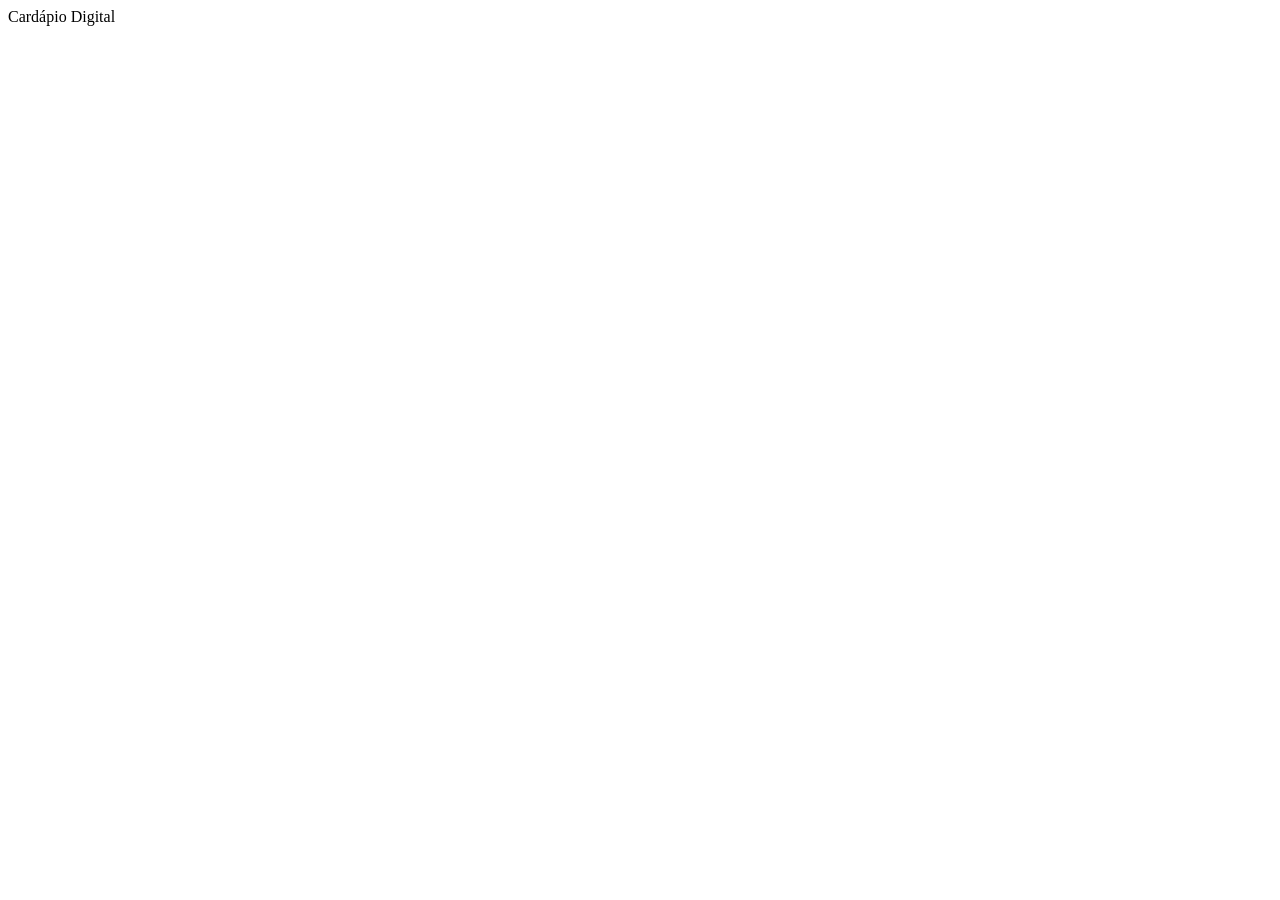
==== index.html @ 132598c0 "Renomeado para index" ====
<!DOCTYPE html>
<html lang="pt-BR">
<head>
    <meta charset="UTF-8">
    <meta name="viewport" content="width=device-width, initial-scale=1.0">
    <title>Cardápio Digital</title>

    <!-- CSS -->
    <link rel="stylesheet" href="cardapio.css">
</head>


<body>
    </h1> Cardápio Digital </h1>

    <!-- Conteúdo do site vai aqui -->



    <!-- JavaScript -->
    <script src="cardapio.js"></script>
</body>
</html>
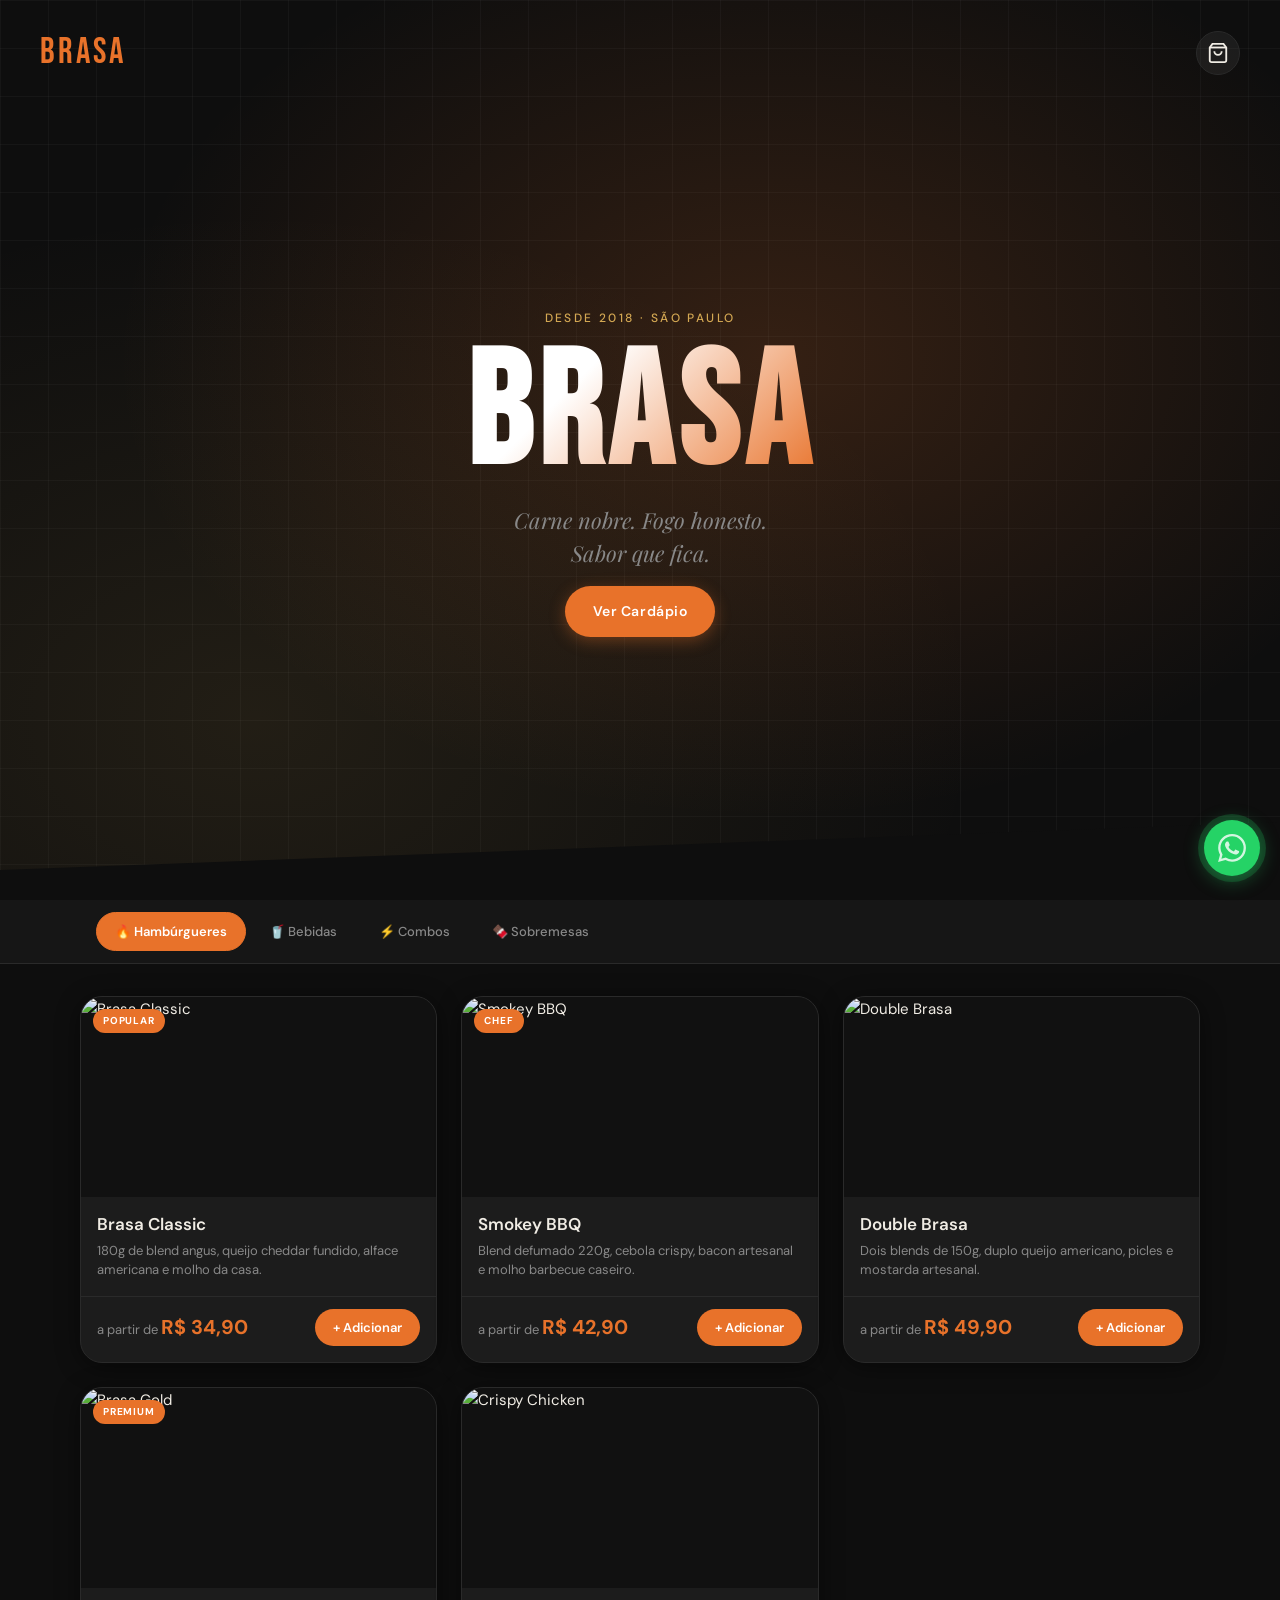
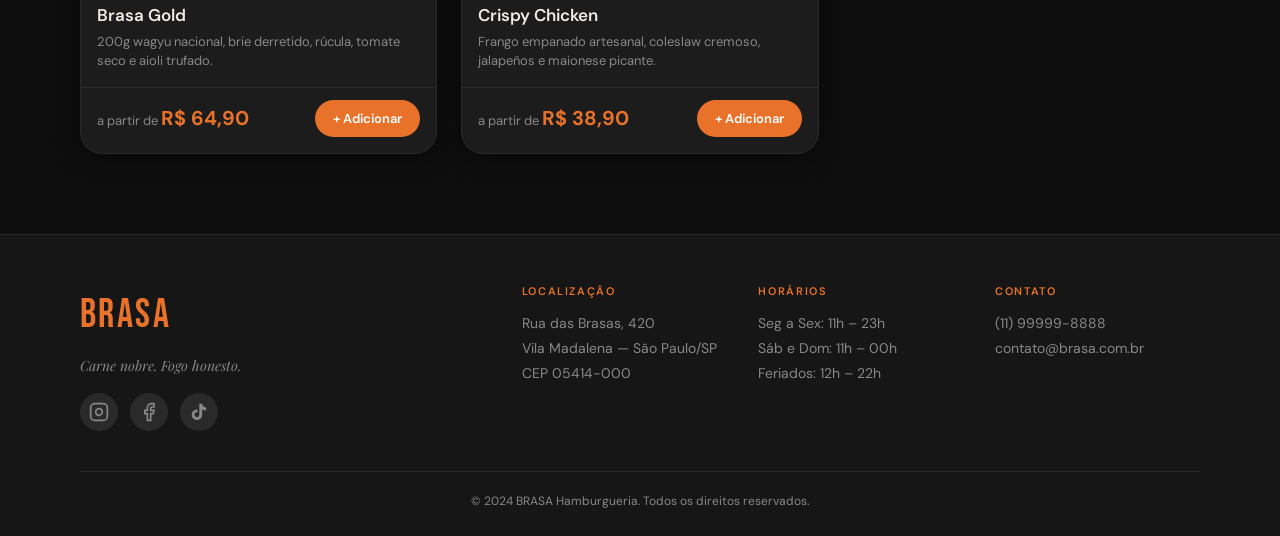
==== commit 2c122b9d: "Restruturação de código" ====
--- a/index.html
+++ b/index.html
@@ -1,23 +1,161 @@
 <!DOCTYPE html>
 <html lang="pt-BR">
 <head>
-    <meta charset="UTF-8">
-    <meta name="viewport" content="width=device-width, initial-scale=1.0">
-    <title>Cardápio Digital</title>
+  <meta charset="UTF-8" />
+  <meta name="viewport" content="width=device-width, initial-scale=1.0" />
+  <title>BRASA — Hamburgueria Premium</title>
+  <link rel="preconnect" href="https://fonts.googleapis.com" />
+  <link rel="preconnect" href="https://fonts.gstatic.com" crossorigin />
+  <link href="https://fonts.googleapis.com/css2?family=Bebas+Neue&family=DM+Sans:wght@300;400;500;600&family=Playfair+Display:ital@1&display=swap" rel="stylesheet" />
+  <link rel="stylesheet" href="style.css" />
+</head>
+<body>
 
-    <!-- CSS -->
-    <link rel="stylesheet" href="cardapio.css">
-</head>
+  <!-- ===== HEADER ===== -->
+  <header class="header" id="home">
+    <div class="header__overlay"></div>
 
+    <nav class="nav">
+      <div class="nav__logo">BRASA</div>
+      <button class="nav__cart-btn" id="cartToggle" aria-label="Abrir carrinho">
+        <svg width="22" height="22" viewBox="0 0 24 24" fill="none" stroke="currentColor" stroke-width="2">
+          <path d="M6 2L3 6v14a2 2 0 002 2h14a2 2 0 002-2V6l-3-4z"/>
+          <line x1="3" y1="6" x2="21" y2="6"/>
+          <path d="M16 10a4 4 0 01-8 0"/>
+        </svg>
+        <span class="nav__cart-count" id="cartCount">0</span>
+      </button>
+    </nav>
 
-<body>
-    </h1> Cardápio Digital </h1>
+    <div class="header__content">
+      <p class="header__eyebrow">Desde 2018 · São Paulo</p>
+      <h1 class="header__title">BRASA</h1>
+      <p class="header__slogan">Carne nobre. Fogo honesto.<br>Sabor que fica.</p>
+      <a href="#menu" class="btn btn--primary">Ver Cardápio</a>
+    </div>
 
-    <!-- Conteúdo do site vai aqui -->
+    <!-- Partículas decorativas -->
+    <div class="header__sparks" aria-hidden="true">
+      <span></span><span></span><span></span>
+      <span></span><span></span><span></span>
+    </div>
+  </header>
 
+  <!-- ===== CATEGORIAS ===== -->
+  <section class="categories" id="menu">
+    <div class="container">
+      <div class="categories__tabs" id="categoryTabs" role="tablist">
+        <button class="tab active" data-category="burgers" role="tab">🔥 Hambúrgueres</button>
+        <button class="tab" data-category="drinks" role="tab">🥤 Bebidas</button>
+        <button class="tab" data-category="combos" role="tab">⚡ Combos</button>
+        <button class="tab" data-category="desserts" role="tab">🍫 Sobremesas</button>
+      </div>
+    </div>
+  </section>
 
+  <!-- ===== PRODUTOS ===== -->
+  <main class="products" id="products">
+    <div class="container">
+      <div class="products__grid" id="productsGrid">
+        <!-- Cards gerados via JavaScript -->
+      </div>
+    </div>
+  </main>
 
-    <!-- JavaScript -->
-    <script src="cardapio.js"></script>
+  <!-- ===== CARRINHO (DRAWER) ===== -->
+  <aside class="cart-drawer" id="cartDrawer" aria-label="Carrinho de compras">
+    <div class="cart-drawer__header">
+      <h2 class="cart-drawer__title">Seu Pedido</h2>
+      <button class="cart-drawer__close" id="cartClose" aria-label="Fechar carrinho">✕</button>
+    </div>
+
+    <div class="cart-drawer__body">
+      <ul class="cart-list" id="cartList">
+        <!-- Itens gerados via JavaScript -->
+      </ul>
+      <p class="cart-empty" id="cartEmpty">Nenhum item adicionado ainda.</p>
+    </div>
+
+    <div class="cart-drawer__footer" id="cartFooter">
+      <div class="cart-total">
+        <span>Total</span>
+        <span id="cartTotal">R$ 0,00</span>
+      </div>
+      <button class="btn btn--whatsapp" id="whatsappOrder">
+        <svg width="20" height="20" viewBox="0 0 24 24" fill="currentColor">
+          <path d="M17.472 14.382c-.297-.149-1.758-.867-2.03-.967-.273-.099-.471-.148-.67.15-.197.297-.767.966-.94 1.164-.173.199-.347.223-.644.075-.297-.15-1.255-.463-2.39-1.475-.883-.788-1.48-1.761-1.653-2.059-.173-.297-.018-.458.13-.606.134-.133.298-.347.446-.52.149-.174.198-.298.298-.497.099-.198.05-.371-.025-.52-.075-.149-.669-1.612-.916-2.207-.242-.579-.487-.5-.669-.51a12.8 12.8 0 00-.57-.01c-.198 0-.52.074-.792.372-.272.297-1.04 1.016-1.04 2.479 0 1.462 1.065 2.875 1.213 3.074.149.198 2.096 3.2 5.077 4.487.709.306 1.262.489 1.694.625.712.227 1.36.195 1.871.118.571-.085 1.758-.719 2.006-1.413.248-.694.248-1.289.173-1.413-.074-.124-.272-.198-.57-.347m-5.421 7.403h-.004a9.87 9.87 0 01-5.031-1.378l-.361-.214-3.741.982.998-3.648-.235-.374a9.86 9.86 0 01-1.51-5.26c.001-5.45 4.436-9.884 9.888-9.884 2.64 0 5.122 1.03 6.988 2.898a9.825 9.825 0 012.893 6.994c-.003 5.45-4.437 9.884-9.885 9.884m8.413-18.297A11.815 11.815 0 0012.05 0C5.495 0 .16 5.335.157 11.892c0 2.096.547 4.142 1.588 5.945L.057 24l6.305-1.654a11.882 11.882 0 005.683 1.448h.005c6.554 0 11.89-5.335 11.893-11.893a11.821 11.821 0 00-3.48-8.413z"/>
+        </svg>
+        Pedir pelo WhatsApp
+      </button>
+    </div>
+  </aside>
+
+  <!-- Overlay do carrinho -->
+  <div class="cart-overlay" id="cartOverlay"></div>
+
+  <!-- ===== BOTÃO FLUTUANTE WHATSAPP ===== -->
+  <a href="#" class="fab-whatsapp" id="fabWhatsapp" aria-label="Falar pelo WhatsApp">
+    <svg width="28" height="28" viewBox="0 0 24 24" fill="currentColor">
+      <path d="M17.472 14.382c-.297-.149-1.758-.867-2.03-.967-.273-.099-.471-.148-.67.15-.197.297-.767.966-.94 1.164-.173.199-.347.223-.644.075-.297-.15-1.255-.463-2.39-1.475-.883-.788-1.48-1.761-1.653-2.059-.173-.297-.018-.458.13-.606.134-.133.298-.347.446-.52.149-.174.198-.298.298-.497.099-.198.05-.371-.025-.52-.075-.149-.669-1.612-.916-2.207-.242-.579-.487-.5-.669-.51a12.8 12.8 0 00-.57-.01c-.198 0-.52.074-.792.372-.272.297-1.04 1.016-1.04 2.479 0 1.462 1.065 2.875 1.213 3.074.149.198 2.096 3.2 5.077 4.487.709.306 1.262.489 1.694.625.712.227 1.36.195 1.871.118.571-.085 1.758-.719 2.006-1.413.248-.694.248-1.289.173-1.413-.074-.124-.272-.198-.57-.347m-5.421 7.403h-.004a9.87 9.87 0 01-5.031-1.378l-.361-.214-3.741.982.998-3.648-.235-.374a9.86 9.86 0 01-1.51-5.26c.001-5.45 4.436-9.884 9.888-9.884 2.64 0 5.122 1.03 6.988 2.898a9.825 9.825 0 012.893 6.994c-.003 5.45-4.437 9.884-9.885 9.884m8.413-18.297A11.815 11.815 0 0012.05 0C5.495 0 .16 5.335.157 11.892c0 2.096.547 4.142 1.588 5.945L.057 24l6.305-1.654a11.882 11.882 0 005.683 1.448h.005c6.554 0 11.89-5.335 11.893-11.893a11.821 11.821 0 00-3.48-8.413z"/>
+    </svg>
+  </a>
+
+  <!-- ===== FOOTER ===== -->
+  <footer class="footer">
+    <div class="container">
+      <div class="footer__grid">
+
+        <div class="footer__brand">
+          <div class="footer__logo">BRASA</div>
+          <p class="footer__tagline">Carne nobre. Fogo honesto.</p>
+          <div class="footer__social">
+            <a href="#" aria-label="Instagram">
+              <svg width="20" height="20" viewBox="0 0 24 24" fill="none" stroke="currentColor" stroke-width="2">
+                <rect x="2" y="2" width="20" height="20" rx="5" ry="5"/><path d="M16 11.37A4 4 0 1112.63 8 4 4 0 0116 11.37z"/><line x1="17.5" y1="6.5" x2="17.51" y2="6.5"/>
+              </svg>
+            </a>
+            <a href="#" aria-label="Facebook">
+              <svg width="20" height="20" viewBox="0 0 24 24" fill="none" stroke="currentColor" stroke-width="2">
+                <path d="M18 2h-3a5 5 0 00-5 5v3H7v4h3v8h4v-8h3l1-4h-4V7a1 1 0 011-1h3z"/>
+              </svg>
+            </a>
+            <a href="#" aria-label="TikTok">
+              <svg width="20" height="20" viewBox="0 0 24 24" fill="currentColor">
+                <path d="M19.59 6.69a4.83 4.83 0 01-3.77-4.25V2h-3.45v13.67a2.89 2.89 0 01-2.88 2.5 2.89 2.89 0 01-2.89-2.89 2.89 2.89 0 012.89-2.89c.28 0 .54.04.79.1V9.01a6.33 6.33 0 00-.79-.05 6.34 6.34 0 00-6.34 6.34 6.34 6.34 0 006.34 6.34 6.34 6.34 0 006.33-6.34V8.69a8.18 8.18 0 004.78 1.52V6.75a4.85 4.85 0 01-1.01-.06z"/>
+              </svg>
+            </a>
+          </div>
+        </div>
+
+        <div class="footer__info">
+          <h3>Localização</h3>
+          <p>Rua das Brasas, 420<br>Vila Madalena — São Paulo/SP<br>CEP 05414-000</p>
+        </div>
+
+        <div class="footer__info">
+          <h3>Horários</h3>
+          <p>
+            Seg a Sex: 11h – 23h<br>
+            Sáb e Dom: 11h – 00h<br>
+            Feriados: 12h – 22h
+          </p>
+        </div>
+
+        <div class="footer__info">
+          <h3>Contato</h3>
+          <p>
+            (11) 99999-8888<br>
+            contato@brasa.com.br
+          </p>
+        </div>
+
+      </div>
+      <div class="footer__bottom">
+        <p>© 2024 BRASA Hamburgueria. Todos os direitos reservados.</p>
+      </div>
+    </div>
+  </footer>
+
+  <script src="script.js"></script>
 </body>
-</html>+</html>
--- a/style.css
+++ b/style.css
@@ -0,0 +1,794 @@
+/* =============================================
+   BRASA — Hamburgueria Premium
+   style.css — Mobile First
+   ============================================= */
+
+/* ── Variáveis ── */
+:root {
+  --clr-bg:        #0e0e0e;
+  --clr-surface:   #161616;
+  --clr-card:      #1c1c1c;
+  --clr-border:    #2a2a2a;
+  --clr-accent:    #e8722a;
+  --clr-accent-dk: #c45a18;
+  --clr-gold:      #d4a853;
+  --clr-text:      #f0ece4;
+  --clr-muted:     #888;
+  --clr-white:     #ffffff;
+
+  --ff-display: 'Bebas Neue', cursive;
+  --ff-body:    'DM Sans', sans-serif;
+  --ff-italic:  'Playfair Display', serif;
+
+  --radius-sm: 8px;
+  --radius-md: 14px;
+  --radius-lg: 22px;
+
+  --shadow-card: 0 4px 24px rgba(0,0,0,.45);
+  --shadow-btn:  0 4px 16px rgba(232,114,42,.35);
+
+  --transition: .22s cubic-bezier(.4,0,.2,1);
+}
+
+/* ── Reset ── */
+*, *::before, *::after { box-sizing: border-box; margin: 0; padding: 0; }
+
+html { scroll-behavior: smooth; }
+
+body {
+  background: var(--clr-bg);
+  color: var(--clr-text);
+  font-family: var(--ff-body);
+  font-size: 15px;
+  line-height: 1.6;
+  -webkit-font-smoothing: antialiased;
+}
+
+img { display: block; width: 100%; }
+a { text-decoration: none; color: inherit; }
+ul { list-style: none; }
+button { cursor: pointer; border: none; background: none; font-family: inherit; }
+
+/* ── Utilitários ── */
+.container {
+  width: 100%;
+  max-width: 1200px;
+  margin-inline: auto;
+  padding-inline: 16px;
+}
+
+/* ── Botões ── */
+.btn {
+  display: inline-flex;
+  align-items: center;
+  gap: 8px;
+  padding: 14px 28px;
+  border-radius: 50px;
+  font-weight: 600;
+  font-size: 14px;
+  letter-spacing: .04em;
+  transition: var(--transition);
+}
+
+.btn--primary {
+  background: var(--clr-accent);
+  color: var(--clr-white);
+  box-shadow: var(--shadow-btn);
+}
+.btn--primary:hover {
+  background: var(--clr-accent-dk);
+  transform: translateY(-2px);
+  box-shadow: 0 8px 24px rgba(232,114,42,.5);
+}
+.btn--primary:active { transform: translateY(0); }
+
+.btn--whatsapp {
+  width: 100%;
+  justify-content: center;
+  background: #25D366;
+  color: var(--clr-white);
+  font-size: 15px;
+  padding: 16px;
+  border-radius: var(--radius-md);
+  font-weight: 600;
+  transition: var(--transition);
+}
+.btn--whatsapp:hover { background: #1ebe5a; transform: translateY(-1px); }
+
+/* ============================================
+   HEADER
+   ============================================ */
+.header {
+  position: relative;
+  min-height: 100svh;
+  display: flex;
+  flex-direction: column;
+  overflow: hidden;
+
+  /* Textura de background: gradiente + padrão de pontos */
+  background:
+    radial-gradient(ellipse at 60% 40%, rgba(232,114,42,.18) 0%, transparent 60%),
+    radial-gradient(ellipse at 20% 80%, rgba(212,168,83,.1) 0%, transparent 50%),
+    #0e0e0e;
+}
+
+/* Grade decorativa sutil */
+.header::before {
+  content: '';
+  position: absolute;
+  inset: 0;
+  background-image:
+    linear-gradient(rgba(255,255,255,.03) 1px, transparent 1px),
+    linear-gradient(90deg, rgba(255,255,255,.03) 1px, transparent 1px);
+  background-size: 48px 48px;
+  pointer-events: none;
+}
+
+/* Linha diagonal decorativa */
+.header::after {
+  content: '';
+  position: absolute;
+  bottom: -2px;
+  left: 0; right: 0;
+  height: 80px;
+  background: var(--clr-bg);
+  clip-path: polygon(0 60%, 100% 0, 100% 100%, 0 100%);
+}
+
+.header__overlay { display: none; }
+
+/* ── Nav ── */
+.nav {
+  position: relative;
+  z-index: 10;
+  display: flex;
+  align-items: center;
+  justify-content: space-between;
+  padding: 20px 20px;
+}
+
+.nav__logo {
+  font-family: var(--ff-display);
+  font-size: 32px;
+  letter-spacing: .08em;
+  color: var(--clr-accent);
+}
+
+.nav__cart-btn {
+  position: relative;
+  display: flex;
+  align-items: center;
+  justify-content: center;
+  width: 44px;
+  height: 44px;
+  border-radius: 50%;
+  background: rgba(255,255,255,.06);
+  border: 1px solid var(--clr-border);
+  color: var(--clr-text);
+  transition: var(--transition);
+}
+.nav__cart-btn:hover {
+  background: var(--clr-accent);
+  border-color: var(--clr-accent);
+}
+
+.nav__cart-count {
+  position: absolute;
+  top: -4px; right: -4px;
+  width: 18px; height: 18px;
+  background: var(--clr-accent);
+  border-radius: 50%;
+  font-size: 10px;
+  font-weight: 700;
+  display: flex;
+  align-items: center;
+  justify-content: center;
+  color: #fff;
+  opacity: 0;
+  transform: scale(0);
+  transition: var(--transition);
+}
+.nav__cart-count.visible {
+  opacity: 1;
+  transform: scale(1);
+}
+
+/* ── Conteúdo hero ── */
+.header__content {
+  position: relative;
+  z-index: 5;
+  flex: 1;
+  display: flex;
+  flex-direction: column;
+  align-items: center;
+  justify-content: center;
+  text-align: center;
+  padding: 40px 24px 100px;
+  gap: 16px;
+}
+
+.header__eyebrow {
+  font-size: 12px;
+  letter-spacing: .2em;
+  text-transform: uppercase;
+  color: var(--clr-gold);
+  font-weight: 500;
+}
+
+.header__title {
+  font-family: var(--ff-display);
+  font-size: clamp(72px, 22vw, 160px);
+  line-height: .9;
+  letter-spacing: .04em;
+  background: linear-gradient(135deg, #fff 30%, var(--clr-accent) 100%);
+  -webkit-background-clip: text;
+  -webkit-text-fill-color: transparent;
+  background-clip: text;
+  animation: fadeUp .8s ease both;
+}
+
+.header__slogan {
+  font-family: var(--ff-italic);
+  font-style: italic;
+  font-size: clamp(16px, 4vw, 22px);
+  color: var(--clr-muted);
+  line-height: 1.5;
+  animation: fadeUp .8s .15s ease both;
+}
+
+.header__content .btn { animation: fadeUp .8s .3s ease both; }
+
+@keyframes fadeUp {
+  from { opacity: 0; transform: translateY(24px); }
+  to   { opacity: 1; transform: translateY(0); }
+}
+
+/* ── Partículas (faíscas decorativas) ── */
+.header__sparks {
+  position: absolute;
+  inset: 0;
+  pointer-events: none;
+  overflow: hidden;
+}
+
+.header__sparks span {
+  position: absolute;
+  width: 3px;
+  height: 3px;
+  border-radius: 50%;
+  background: var(--clr-accent);
+  opacity: 0;
+  animation: spark 4s infinite;
+}
+
+.header__sparks span:nth-child(1) { top: 20%; left: 15%; animation-delay: 0s; }
+.header__sparks span:nth-child(2) { top: 60%; left: 80%; animation-delay: .8s; width: 2px; height: 2px; background: var(--clr-gold); }
+.header__sparks span:nth-child(3) { top: 35%; left: 70%; animation-delay: 1.6s; }
+.header__sparks span:nth-child(4) { top: 75%; left: 25%; animation-delay: 2.4s; width: 4px; height: 4px; background: var(--clr-gold); }
+.header__sparks span:nth-child(5) { top: 50%; left: 50%; animation-delay: 3.2s; }
+.header__sparks span:nth-child(6) { top: 15%; left: 60%; animation-delay: 1.2s; width: 2px; height: 2px; }
+
+@keyframes spark {
+  0%   { opacity: 0; transform: scale(0) translateY(0); }
+  20%  { opacity: 1; transform: scale(1) translateY(-8px); }
+  80%  { opacity: .6; }
+  100% { opacity: 0; transform: scale(0) translateY(-24px); }
+}
+
+/* ============================================
+   CATEGORIAS
+   ============================================ */
+.categories {
+  background: var(--clr-surface);
+  position: sticky;
+  top: 0;
+  z-index: 50;
+  border-bottom: 1px solid var(--clr-border);
+}
+
+.categories__tabs {
+  display: flex;
+  gap: 4px;
+  overflow-x: auto;
+  padding: 12px 16px;
+  scrollbar-width: none;
+}
+.categories__tabs::-webkit-scrollbar { display: none; }
+
+.tab {
+  flex-shrink: 0;
+  padding: 10px 18px;
+  border-radius: 50px;
+  font-size: 13px;
+  font-weight: 500;
+  color: var(--clr-muted);
+  background: transparent;
+  border: 1px solid transparent;
+  transition: var(--transition);
+  white-space: nowrap;
+}
+.tab:hover { color: var(--clr-text); background: rgba(255,255,255,.05); }
+.tab.active {
+  background: var(--clr-accent);
+  color: #fff;
+  border-color: var(--clr-accent);
+  font-weight: 600;
+}
+
+/* ============================================
+   PRODUTOS
+   ============================================ */
+.products {
+  padding: 32px 0 80px;
+}
+
+.products__grid {
+  display: grid;
+  grid-template-columns: 1fr;
+  gap: 16px;
+}
+
+/* ── Card ── */
+.card {
+  background: var(--clr-card);
+  border-radius: var(--radius-lg);
+  border: 1px solid var(--clr-border);
+  overflow: hidden;
+  display: flex;
+  flex-direction: column;
+  box-shadow: var(--shadow-card);
+  transition: var(--transition);
+  animation: cardIn .4s ease both;
+}
+.card:hover {
+  border-color: rgba(232,114,42,.4);
+  transform: translateY(-3px);
+  box-shadow: 0 12px 40px rgba(0,0,0,.5);
+}
+
+@keyframes cardIn {
+  from { opacity: 0; transform: translateY(16px); }
+  to   { opacity: 1; transform: translateY(0); }
+}
+
+.card__image-wrap {
+  position: relative;
+  aspect-ratio: 16/9;
+  overflow: hidden;
+  background: #111;
+}
+
+.card__image-wrap img {
+  height: 100%;
+  object-fit: cover;
+  transition: transform .4s ease;
+}
+.card:hover .card__image-wrap img { transform: scale(1.05); }
+
+/* Badge (ex: "Popular") */
+.card__badge {
+  position: absolute;
+  top: 12px;
+  left: 12px;
+  background: var(--clr-accent);
+  color: #fff;
+  font-size: 10px;
+  font-weight: 700;
+  letter-spacing: .08em;
+  text-transform: uppercase;
+  padding: 4px 10px;
+  border-radius: 50px;
+}
+
+.card__body {
+  padding: 16px;
+  flex: 1;
+  display: flex;
+  flex-direction: column;
+  gap: 6px;
+}
+
+.card__name {
+  font-size: 17px;
+  font-weight: 600;
+  color: var(--clr-text);
+  line-height: 1.3;
+}
+
+.card__desc {
+  font-size: 13px;
+  color: var(--clr-muted);
+  line-height: 1.5;
+  flex: 1;
+}
+
+.card__footer {
+  display: flex;
+  align-items: center;
+  justify-content: space-between;
+  padding: 12px 16px 16px;
+  border-top: 1px solid var(--clr-border);
+}
+
+.card__price {
+  font-size: 20px;
+  font-weight: 700;
+  color: var(--clr-accent);
+}
+.card__price span {
+  font-size: 13px;
+  font-weight: 400;
+  color: var(--clr-muted);
+}
+
+.card__add-btn {
+  display: flex;
+  align-items: center;
+  gap: 6px;
+  padding: 10px 18px;
+  background: var(--clr-accent);
+  color: #fff;
+  border-radius: 50px;
+  font-size: 13px;
+  font-weight: 600;
+  transition: var(--transition);
+  position: relative;
+  overflow: hidden;
+}
+.card__add-btn::after {
+  content: '';
+  position: absolute;
+  inset: 0;
+  background: rgba(255,255,255,.15);
+  opacity: 0;
+  transition: opacity .2s;
+}
+.card__add-btn:hover { background: var(--clr-accent-dk); transform: scale(1.04); }
+.card__add-btn:hover::after { opacity: 1; }
+.card__add-btn:active { transform: scale(.97); }
+
+/* ── Estado vazio de categoria ── */
+.products__empty {
+  text-align: center;
+  padding: 60px 20px;
+  color: var(--clr-muted);
+  font-size: 15px;
+}
+
+/* ============================================
+   CARRINHO (DRAWER)
+   ============================================ */
+.cart-overlay {
+  position: fixed;
+  inset: 0;
+  background: rgba(0,0,0,.7);
+  z-index: 90;
+  opacity: 0;
+  pointer-events: none;
+  transition: opacity .3s;
+  backdrop-filter: blur(4px);
+}
+.cart-overlay.active { opacity: 1; pointer-events: all; }
+
+.cart-drawer {
+  position: fixed;
+  top: 0;
+  right: 0;
+  bottom: 0;
+  width: min(380px, 100vw);
+  background: var(--clr-surface);
+  border-left: 1px solid var(--clr-border);
+  z-index: 100;
+  display: flex;
+  flex-direction: column;
+  transform: translateX(100%);
+  transition: transform .35s cubic-bezier(.4,0,.2,1);
+}
+.cart-drawer.open { transform: translateX(0); }
+
+.cart-drawer__header {
+  display: flex;
+  align-items: center;
+  justify-content: space-between;
+  padding: 20px 20px;
+  border-bottom: 1px solid var(--clr-border);
+}
+
+.cart-drawer__title {
+  font-family: var(--ff-display);
+  font-size: 24px;
+  letter-spacing: .06em;
+  color: var(--clr-text);
+}
+
+.cart-drawer__close {
+  width: 36px; height: 36px;
+  border-radius: 50%;
+  background: var(--clr-border);
+  color: var(--clr-muted);
+  font-size: 14px;
+  display: flex;
+  align-items: center;
+  justify-content: center;
+  transition: var(--transition);
+}
+.cart-drawer__close:hover { background: #333; color: var(--clr-text); }
+
+.cart-drawer__body {
+  flex: 1;
+  overflow-y: auto;
+  padding: 16px;
+  scrollbar-width: thin;
+  scrollbar-color: var(--clr-border) transparent;
+}
+
+.cart-empty {
+  text-align: center;
+  color: var(--clr-muted);
+  padding: 40px 0;
+  font-style: italic;
+}
+
+/* ── Item do carrinho ── */
+.cart-item {
+  display: flex;
+  align-items: center;
+  gap: 12px;
+  padding: 14px 0;
+  border-bottom: 1px solid var(--clr-border);
+  animation: cardIn .25s ease;
+}
+
+.cart-item__img {
+  width: 56px;
+  height: 56px;
+  border-radius: var(--radius-sm);
+  object-fit: cover;
+  flex-shrink: 0;
+  background: #111;
+}
+
+.cart-item__info { flex: 1; min-width: 0; }
+.cart-item__name {
+  font-size: 14px;
+  font-weight: 600;
+  white-space: nowrap;
+  overflow: hidden;
+  text-overflow: ellipsis;
+}
+.cart-item__price { font-size: 13px; color: var(--clr-accent); font-weight: 500; }
+
+.cart-item__controls {
+  display: flex;
+  align-items: center;
+  gap: 8px;
+  flex-shrink: 0;
+}
+
+.qty-btn {
+  width: 28px; height: 28px;
+  border-radius: 50%;
+  background: var(--clr-border);
+  color: var(--clr-text);
+  font-size: 16px;
+  display: flex;
+  align-items: center;
+  justify-content: center;
+  transition: var(--transition);
+  font-weight: 700;
+  line-height: 1;
+}
+.qty-btn:hover { background: var(--clr-accent); }
+
+.qty-value {
+  font-size: 14px;
+  font-weight: 600;
+  min-width: 20px;
+  text-align: center;
+}
+
+.cart-item__remove {
+  width: 28px; height: 28px;
+  border-radius: 50%;
+  background: rgba(255,60,60,.12);
+  color: #ff6060;
+  font-size: 14px;
+  display: flex;
+  align-items: center;
+  justify-content: center;
+  transition: var(--transition);
+}
+.cart-item__remove:hover { background: rgba(255,60,60,.25); }
+
+/* ── Footer do carrinho ── */
+.cart-drawer__footer {
+  padding: 16px;
+  border-top: 1px solid var(--clr-border);
+  display: flex;
+  flex-direction: column;
+  gap: 12px;
+}
+
+.cart-total {
+  display: flex;
+  justify-content: space-between;
+  font-size: 17px;
+  font-weight: 700;
+}
+.cart-total span:last-child { color: var(--clr-accent); }
+
+/* ============================================
+   WHATSAPP FAB
+   ============================================ */
+.fab-whatsapp {
+  position: fixed;
+  bottom: 24px;
+  right: 20px;
+  width: 56px;
+  height: 56px;
+  background: #25D366;
+  border-radius: 50%;
+  display: flex;
+  align-items: center;
+  justify-content: center;
+  color: #fff;
+  box-shadow: 0 4px 20px rgba(37,211,102,.4);
+  z-index: 80;
+  transition: var(--transition);
+}
+.fab-whatsapp:hover {
+  background: #1ebe5a;
+  transform: scale(1.1);
+  box-shadow: 0 6px 28px rgba(37,211,102,.55);
+}
+.fab-whatsapp:active { transform: scale(.95); }
+
+/* Pulse animation */
+.fab-whatsapp::before {
+  content: '';
+  position: absolute;
+  inset: -6px;
+  border-radius: 50%;
+  background: rgba(37,211,102,.2);
+  animation: pulse 2s infinite;
+}
+@keyframes pulse {
+  0%, 100% { transform: scale(1); opacity: 1; }
+  50%       { transform: scale(1.3); opacity: 0; }
+}
+
+/* ============================================
+   FOOTER
+   ============================================ */
+.footer {
+  background: var(--clr-surface);
+  border-top: 1px solid var(--clr-border);
+  padding: 48px 0 24px;
+}
+
+.footer__grid {
+  display: grid;
+  grid-template-columns: 1fr;
+  gap: 32px;
+  margin-bottom: 40px;
+}
+
+.footer__logo {
+  font-family: var(--ff-display);
+  font-size: 40px;
+  letter-spacing: .06em;
+  color: var(--clr-accent);
+  margin-bottom: 8px;
+}
+
+.footer__tagline {
+  font-family: var(--ff-italic);
+  font-style: italic;
+  color: var(--clr-muted);
+  font-size: 14px;
+  margin-bottom: 16px;
+}
+
+.footer__social {
+  display: flex;
+  gap: 12px;
+}
+.footer__social a {
+  width: 38px; height: 38px;
+  border-radius: 50%;
+  background: var(--clr-border);
+  display: flex;
+  align-items: center;
+  justify-content: center;
+  color: var(--clr-muted);
+  transition: var(--transition);
+}
+.footer__social a:hover { background: var(--clr-accent); color: #fff; transform: translateY(-2px); }
+
+.footer__info h3 {
+  font-size: 11px;
+  letter-spacing: .15em;
+  text-transform: uppercase;
+  color: var(--clr-accent);
+  margin-bottom: 10px;
+  font-weight: 600;
+}
+.footer__info p {
+  color: var(--clr-muted);
+  font-size: 14px;
+  line-height: 1.8;
+}
+
+.footer__bottom {
+  border-top: 1px solid var(--clr-border);
+  padding-top: 20px;
+  text-align: center;
+  color: var(--clr-muted);
+  font-size: 12px;
+}
+
+/* ============================================
+   TOAST (notificação de item adicionado)
+   ============================================ */
+.toast {
+  position: fixed;
+  bottom: 90px;
+  left: 50%;
+  transform: translateX(-50%) translateY(20px);
+  background: var(--clr-card);
+  border: 1px solid var(--clr-accent);
+  color: var(--clr-text);
+  padding: 12px 20px;
+  border-radius: 50px;
+  font-size: 13px;
+  font-weight: 500;
+  z-index: 200;
+  opacity: 0;
+  transition: all .3s ease;
+  white-space: nowrap;
+  pointer-events: none;
+}
+.toast.show {
+  opacity: 1;
+  transform: translateX(-50%) translateY(0);
+}
+
+/* ============================================
+   RESPONSIVE — Tablet (≥ 600px)
+   ============================================ */
+@media (min-width: 600px) {
+  .products__grid {
+    grid-template-columns: repeat(2, 1fr);
+    gap: 20px;
+  }
+
+  .footer__grid {
+    grid-template-columns: repeat(2, 1fr);
+  }
+}
+
+/* ============================================
+   RESPONSIVE — Desktop (≥ 900px)
+   ============================================ */
+@media (min-width: 900px) {
+  .nav { padding: 24px 40px; }
+  .nav__logo { font-size: 36px; }
+
+  .products__grid {
+    grid-template-columns: repeat(3, 1fr);
+    gap: 24px;
+  }
+
+  .footer__grid {
+    grid-template-columns: 2fr 1fr 1fr 1fr;
+  }
+
+  /* Card horizontal no desktop */
+  .card {
+    flex-direction: column; /* mantém coluna — bom para grid 3 colunas */
+  }
+}
+
+@media (min-width: 1200px) {
+  .container { padding-inline: 40px; }
+}
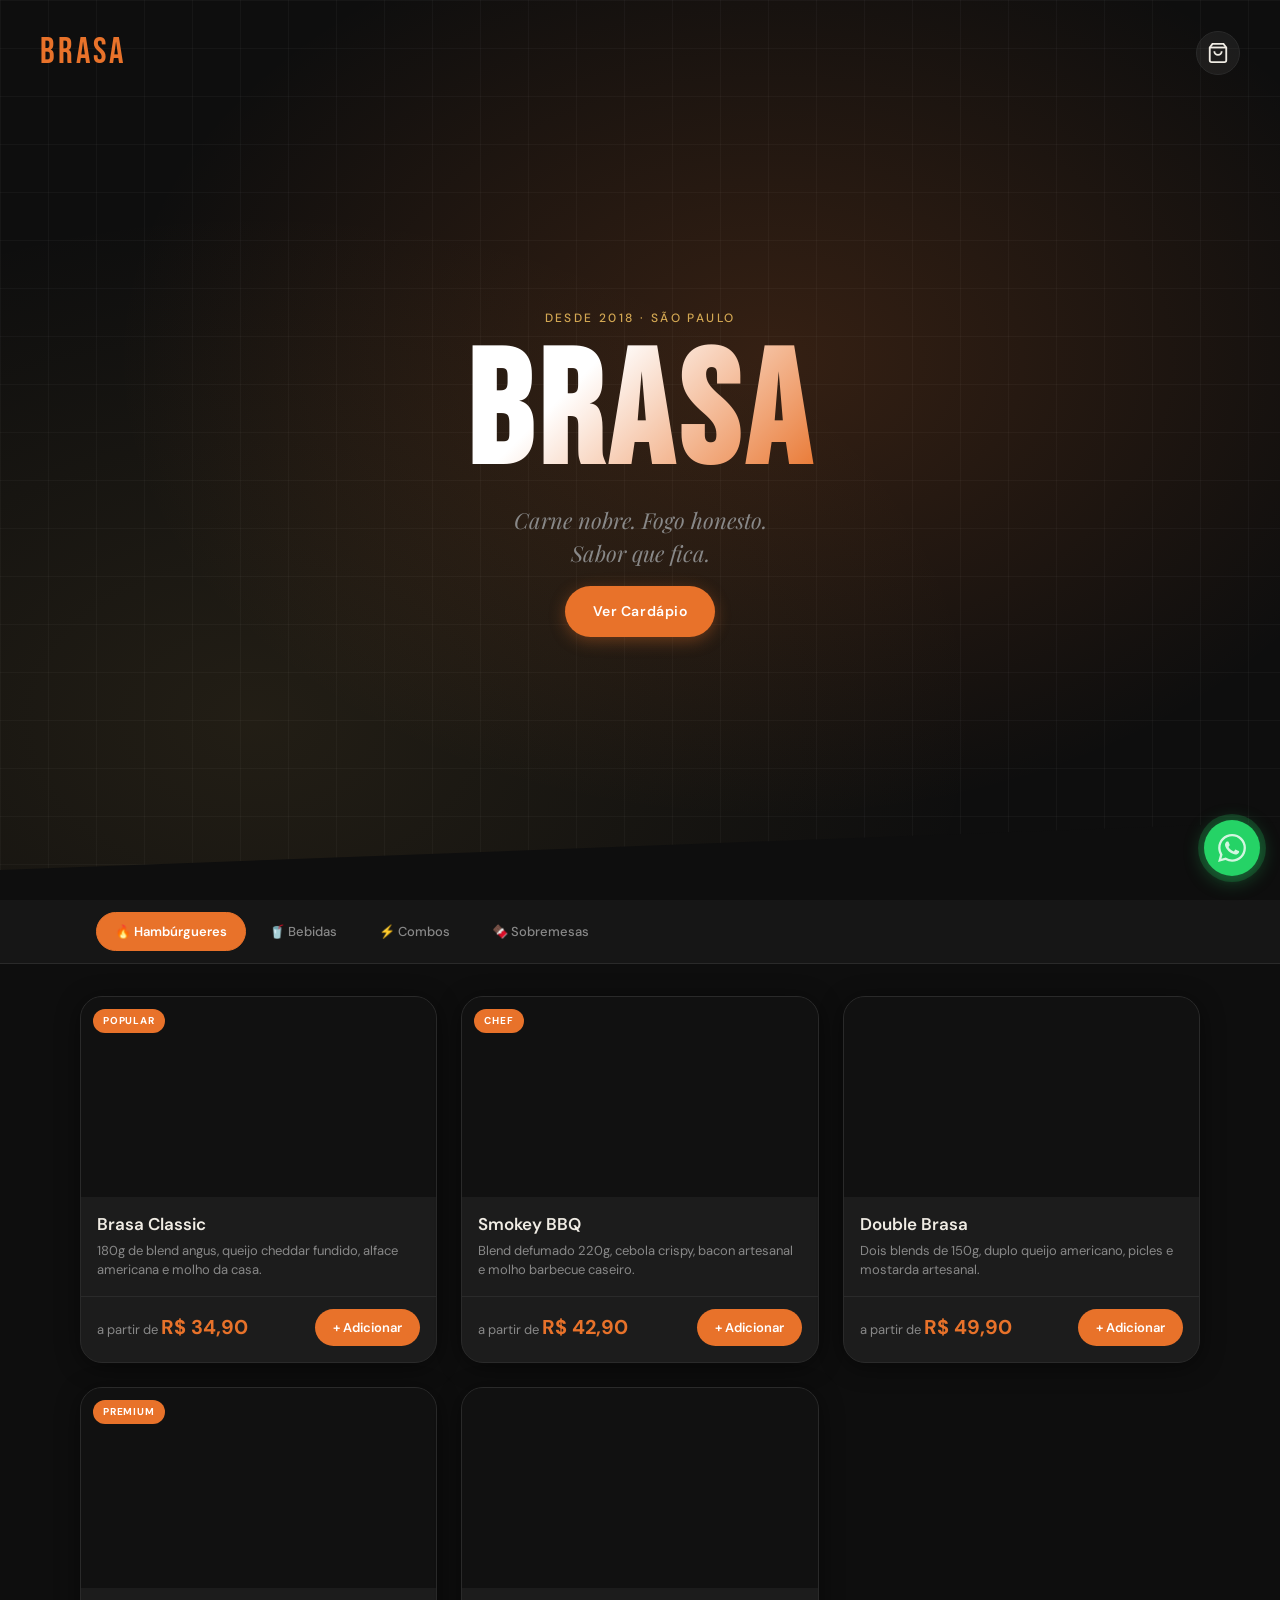
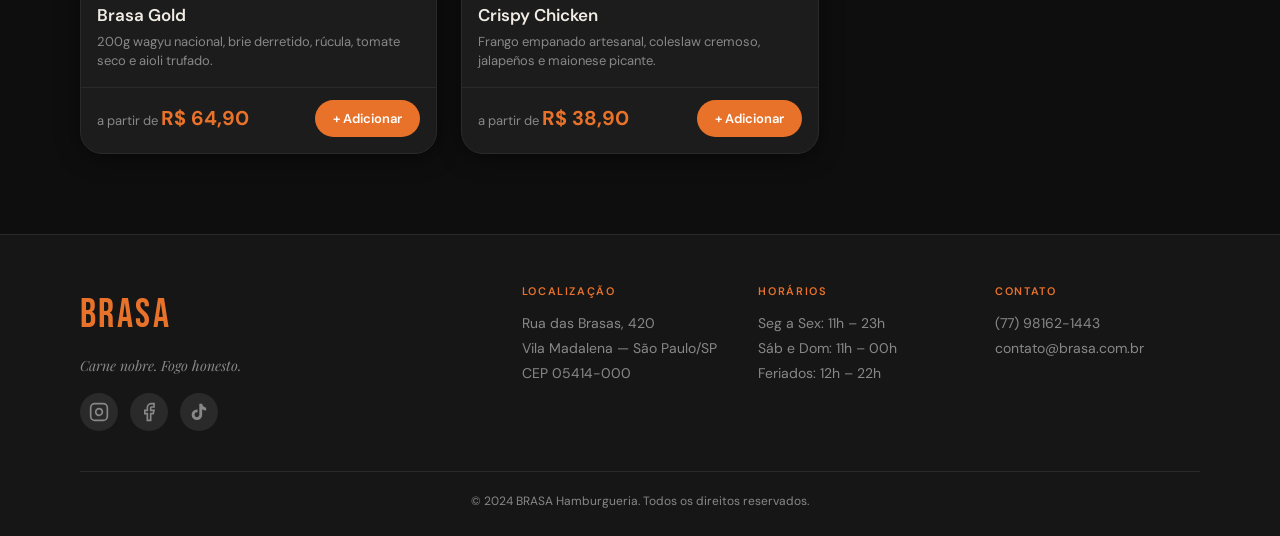
==== commit 0f2d8f35: "Adicinado novo número de WhatsApp" ====
--- a/index.html
+++ b/index.html
@@ -144,7 +144,7 @@
         <div class="footer__info">
           <h3>Contato</h3>
           <p>
-            (11) 99999-8888<br>
+            (77) 98162-1443<br>
             contato@brasa.com.br
           </p>
         </div>
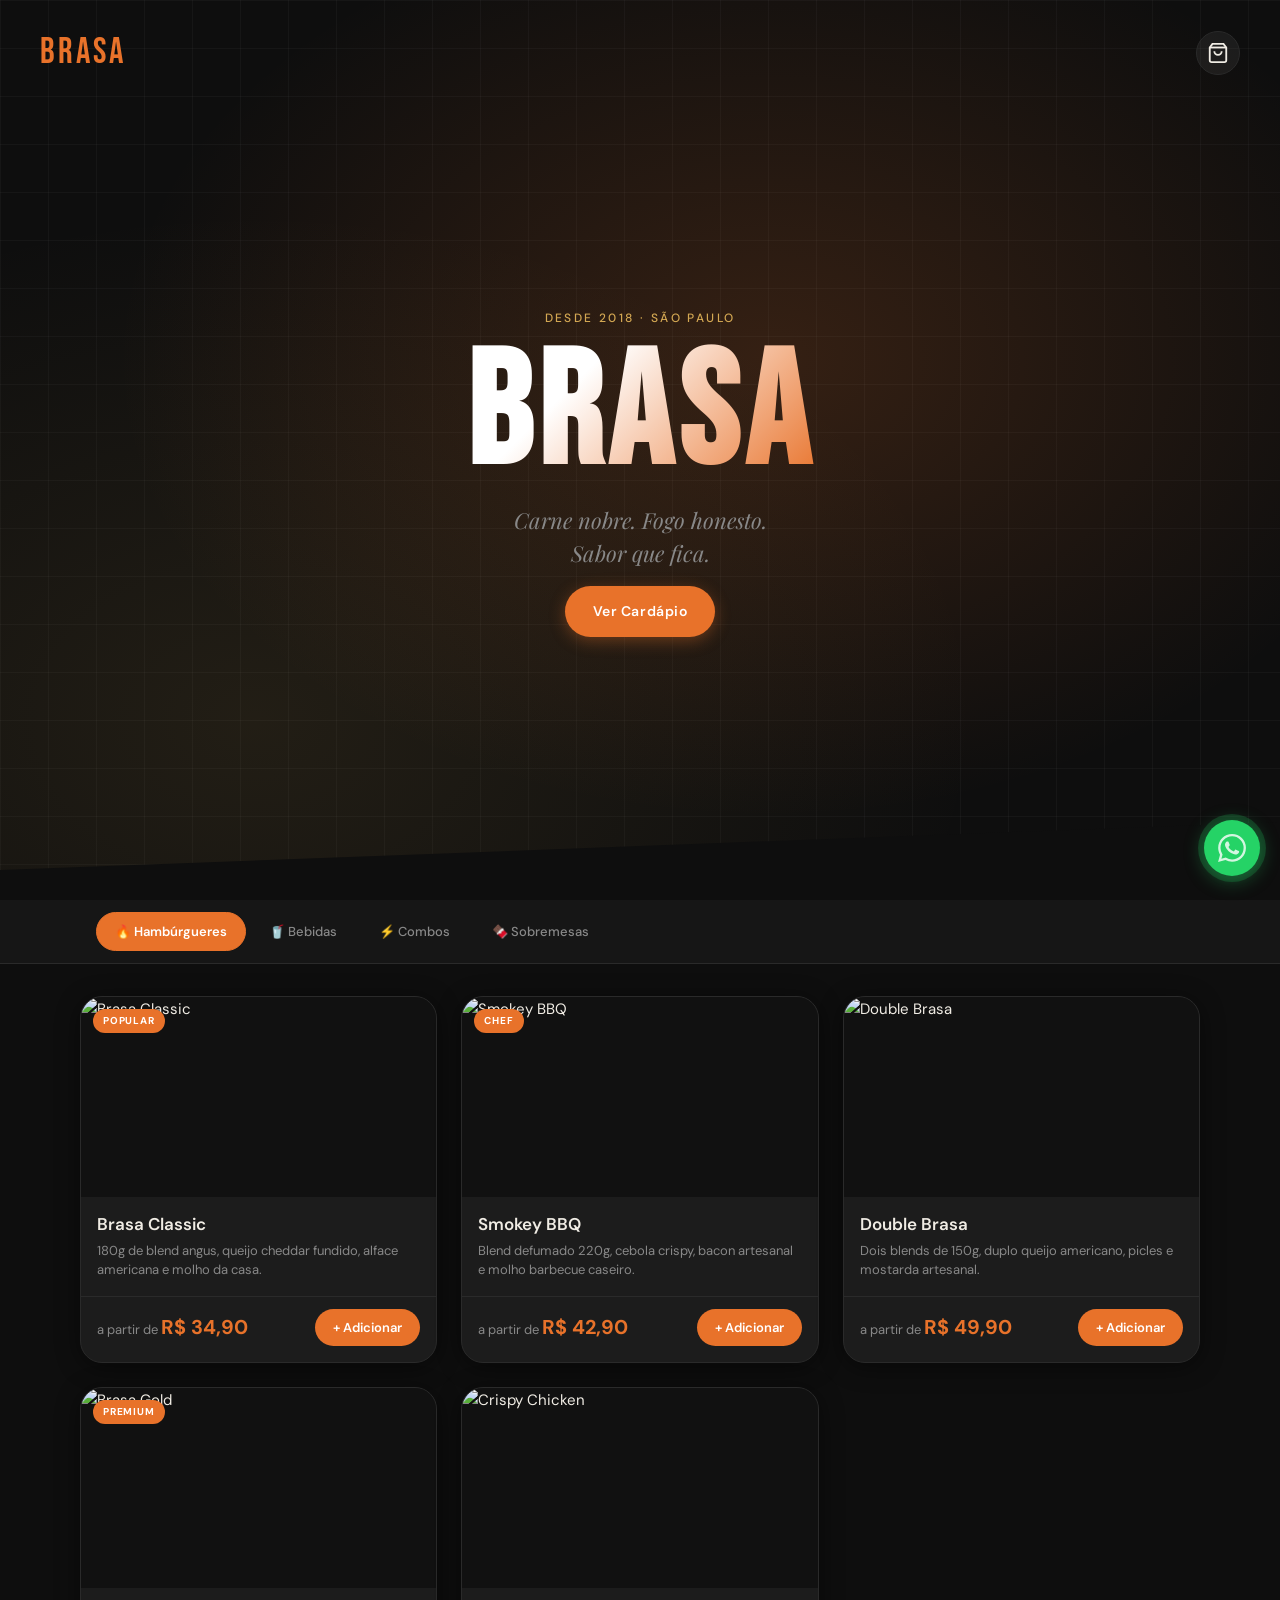
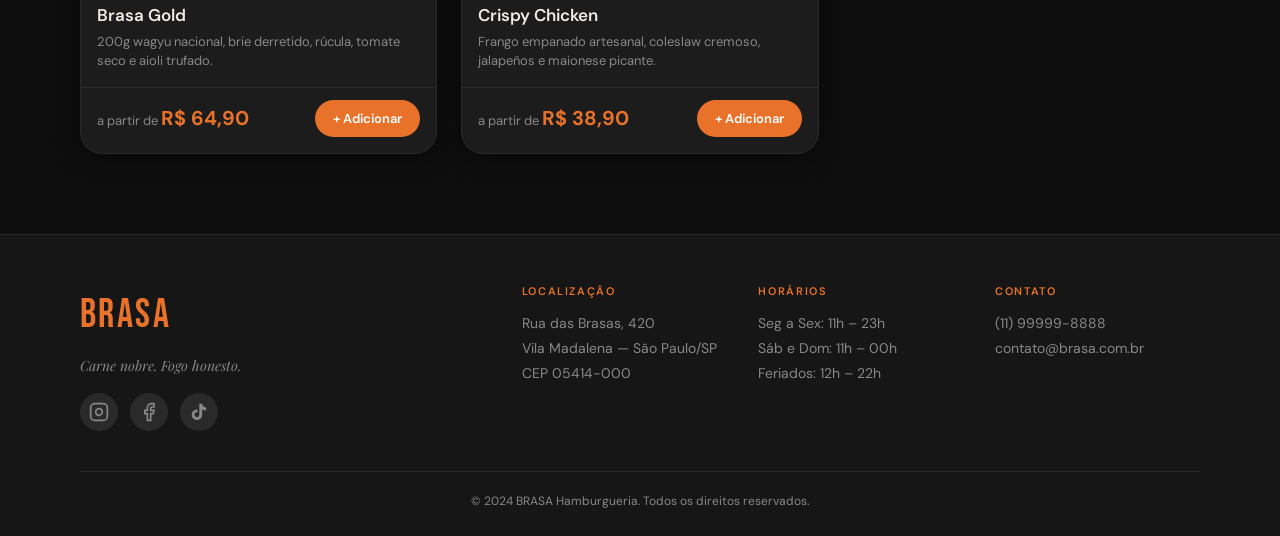
==== commit d71db161: "Adicinado campo de endereço ao finalizar pedido" ====
--- a/index.html
+++ b/index.html
@@ -99,6 +99,121 @@
       <path d="M17.472 14.382c-.297-.149-1.758-.867-2.03-.967-.273-.099-.471-.148-.67.15-.197.297-.767.966-.94 1.164-.173.199-.347.223-.644.075-.297-.15-1.255-.463-2.39-1.475-.883-.788-1.48-1.761-1.653-2.059-.173-.297-.018-.458.13-.606.134-.133.298-.347.446-.52.149-.174.198-.298.298-.497.099-.198.05-.371-.025-.52-.075-.149-.669-1.612-.916-2.207-.242-.579-.487-.5-.669-.51a12.8 12.8 0 00-.57-.01c-.198 0-.52.074-.792.372-.272.297-1.04 1.016-1.04 2.479 0 1.462 1.065 2.875 1.213 3.074.149.198 2.096 3.2 5.077 4.487.709.306 1.262.489 1.694.625.712.227 1.36.195 1.871.118.571-.085 1.758-.719 2.006-1.413.248-.694.248-1.289.173-1.413-.074-.124-.272-.198-.57-.347m-5.421 7.403h-.004a9.87 9.87 0 01-5.031-1.378l-.361-.214-3.741.982.998-3.648-.235-.374a9.86 9.86 0 01-1.51-5.26c.001-5.45 4.436-9.884 9.888-9.884 2.64 0 5.122 1.03 6.988 2.898a9.825 9.825 0 012.893 6.994c-.003 5.45-4.437 9.884-9.885 9.884m8.413-18.297A11.815 11.815 0 0012.05 0C5.495 0 .16 5.335.157 11.892c0 2.096.547 4.142 1.588 5.945L.057 24l6.305-1.654a11.882 11.882 0 005.683 1.448h.005c6.554 0 11.89-5.335 11.893-11.893a11.821 11.821 0 00-3.48-8.413z"/>
     </svg>
   </a>
+
+  <!-- ===== MODAL CHECKOUT ===== -->
+  <div class="modal-overlay" id="modalOverlay" aria-hidden="true">
+    <div class="modal" role="dialog" aria-modal="true" aria-labelledby="modalTitle">
+
+      <div class="modal__header">
+        <h2 class="modal__title" id="modalTitle">Finalizar Pedido</h2>
+        <button class="modal__close" id="modalClose" aria-label="Fechar">✕</button>
+      </div>
+
+      <div class="modal__body">
+
+        <!-- Tipo de entrega -->
+        <fieldset class="modal__fieldset">
+          <legend class="modal__legend">Tipo de entrega</legend>
+          <div class="modal__radio-group">
+            <label class="radio-card">
+              <input type="radio" name="deliveryType" value="delivery" checked />
+              <span class="radio-card__box">
+                <span class="radio-card__icon">🛵</span>
+                <span class="radio-card__label">Entrega</span>
+              </span>
+            </label>
+            <label class="radio-card">
+              <input type="radio" name="deliveryType" value="pickup" />
+              <span class="radio-card__box">
+                <span class="radio-card__icon">🏠</span>
+                <span class="radio-card__label">Retirar no local</span>
+              </span>
+            </label>
+          </div>
+        </fieldset>
+
+        <!-- Campos de endereço (visíveis só na entrega) -->
+        <div id="addressFields">
+          <div class="modal__field">
+            <label class="modal__label" for="fieldName">Nome completo *</label>
+            <input class="modal__input" type="text" id="fieldName" placeholder="Seu nome" autocomplete="name" />
+          </div>
+          <div class="modal__field">
+            <label class="modal__label" for="fieldStreet">Rua e número *</label>
+            <input class="modal__input" type="text" id="fieldStreet" placeholder="Ex: Rua das Flores, 123" />
+          </div>
+          <div class="modal__row">
+            <div class="modal__field">
+              <label class="modal__label" for="fieldComplement">Complemento</label>
+              <input class="modal__input" type="text" id="fieldComplement" placeholder="Apto, bloco..." />
+            </div>
+            <div class="modal__field">
+              <label class="modal__label" for="fieldNeighborhood">Bairro *</label>
+              <input class="modal__input" type="text" id="fieldNeighborhood" placeholder="Seu bairro" />
+            </div>
+          </div>
+        </div>
+
+        <!-- Forma de pagamento -->
+        <fieldset class="modal__fieldset">
+          <legend class="modal__legend">Forma de pagamento</legend>
+          <div class="modal__radio-group modal__radio-group--payments">
+            <label class="radio-card">
+              <input type="radio" name="payment" value="pix" checked />
+              <span class="radio-card__box">
+                <span class="radio-card__icon">💠</span>
+                <span class="radio-card__label">PIX</span>
+              </span>
+            </label>
+            <label class="radio-card">
+              <input type="radio" name="payment" value="cartao" />
+              <span class="radio-card__box">
+                <span class="radio-card__icon">💳</span>
+                <span class="radio-card__label">Cartão</span>
+              </span>
+            </label>
+            <label class="radio-card">
+              <input type="radio" name="payment" value="dinheiro" />
+              <span class="radio-card__box">
+                <span class="radio-card__icon">💵</span>
+                <span class="radio-card__label">Dinheiro</span>
+              </span>
+            </label>
+          </div>
+        </fieldset>
+
+        <!-- Campo troco (aparece só se "Dinheiro" for selecionado) -->
+        <div class="modal__field" id="changeField" style="display:none">
+          <label class="modal__label" for="fieldChange">Troco para quanto?</label>
+          <input class="modal__input" type="number" id="fieldChange" placeholder="Ex: 100" min="0" />
+        </div>
+
+        <!-- Resumo do pedido -->
+        <div class="modal__summary">
+          <p class="modal__summary-label">Resumo</p>
+          <div id="modalSummary"></div>
+          <div class="modal__summary-total">
+            <span>Total</span>
+            <span id="modalTotal"></span>
+          </div>
+        </div>
+
+        <!-- Mensagem de erro -->
+        <p class="modal__error" id="modalError"></p>
+
+      </div>
+
+      <div class="modal__footer">
+        <button class="btn btn--whatsapp" id="modalConfirm">
+          <svg width="20" height="20" viewBox="0 0 24 24" fill="currentColor">
+            <path d="M17.472 14.382c-.297-.149-1.758-.867-2.03-.967-.273-.099-.471-.148-.67.15-.197.297-.767.966-.94 1.164-.173.199-.347.223-.644.075-.297-.15-1.255-.463-2.39-1.475-.883-.788-1.48-1.761-1.653-2.059-.173-.297-.018-.458.13-.606.134-.133.298-.347.446-.52.149-.174.198-.298.298-.497.099-.198.05-.371-.025-.52-.075-.149-.669-1.612-.916-2.207-.242-.579-.487-.5-.669-.51a12.8 12.8 0 00-.57-.01c-.198 0-.52.074-.792.372-.272.297-1.04 1.016-1.04 2.479 0 1.462 1.065 2.875 1.213 3.074.149.198 2.096 3.2 5.077 4.487.709.306 1.262.489 1.694.625.712.227 1.36.195 1.871.118.571-.085 1.758-.719 2.006-1.413.248-.694.248-1.289.173-1.413-.074-.124-.272-.198-.57-.347m-5.421 7.403h-.004a9.87 9.87 0 01-5.031-1.378l-.361-.214-3.741.982.998-3.648-.235-.374a9.86 9.86 0 01-1.51-5.26c.001-5.45 4.436-9.884 9.888-9.884 2.64 0 5.122 1.03 6.988 2.898a9.825 9.825 0 012.893 6.994c-.003 5.45-4.437 9.884-9.885 9.884m8.413-18.297A11.815 11.815 0 0012.05 0C5.495 0 .16 5.335.157 11.892c0 2.096.547 4.142 1.588 5.945L.057 24l6.305-1.654a11.882 11.882 0 005.683 1.448h.005c6.554 0 11.89-5.335 11.893-11.893a11.821 11.821 0 00-3.48-8.413z"/>
+          </svg>
+          Confirmar e enviar pelo WhatsApp
+        </button>
+      </div>
+
+    </div>
+  </div>
 
   <!-- ===== FOOTER ===== -->
   <footer class="footer">
@@ -144,7 +259,7 @@
         <div class="footer__info">
           <h3>Contato</h3>
           <p>
-            (77) 98162-1443<br>
+            (11) 99999-8888<br>
             contato@brasa.com.br
           </p>
         </div>
--- a/style.css
+++ b/style.css
@@ -792,3 +792,161 @@
 @media (min-width: 1200px) {
   .container { padding-inline: 40px; }
 }
+
+/* ============================================
+   MODAL DE CHECKOUT
+   ============================================ */
+.modal-overlay {
+  position: fixed;
+  inset: 0;
+  background: rgba(0,0,0,.8);
+  z-index: 110;
+  display: flex;
+  align-items: flex-end;
+  justify-content: center;
+  opacity: 0;
+  pointer-events: none;
+  transition: opacity .3s ease;
+  backdrop-filter: blur(6px);
+  padding: 0;
+}
+.modal-overlay.active { opacity: 1; pointer-events: all; }
+
+.modal {
+  background: var(--clr-surface);
+  border: 1px solid var(--clr-border);
+  border-radius: var(--radius-lg) var(--radius-lg) 0 0;
+  width: 100%;
+  max-height: 92svh;
+  display: flex;
+  flex-direction: column;
+  transform: translateY(40px);
+  transition: transform .35s cubic-bezier(.4,0,.2,1);
+  overflow: hidden;
+}
+.modal-overlay.active .modal { transform: translateY(0); }
+
+.modal__header {
+  display: flex;
+  align-items: center;
+  justify-content: space-between;
+  padding: 20px 20px 16px;
+  border-bottom: 1px solid var(--clr-border);
+  flex-shrink: 0;
+}
+.modal__title { font-family: var(--ff-display); font-size: 22px; letter-spacing: .06em; }
+.modal__close {
+  width: 34px; height: 34px;
+  border-radius: 50%;
+  background: var(--clr-border);
+  color: var(--clr-muted);
+  display: flex; align-items: center; justify-content: center;
+  font-size: 13px;
+  transition: var(--transition);
+}
+.modal__close:hover { background: #333; color: var(--clr-text); }
+
+.modal__body {
+  flex: 1;
+  overflow-y: auto;
+  padding: 20px;
+  display: flex;
+  flex-direction: column;
+  gap: 20px;
+  scrollbar-width: thin;
+  scrollbar-color: var(--clr-border) transparent;
+}
+
+.modal__fieldset { border: none; padding: 0; }
+.modal__legend {
+  font-size: 11px;
+  letter-spacing: .15em;
+  text-transform: uppercase;
+  color: var(--clr-accent);
+  font-weight: 600;
+  margin-bottom: 12px;
+  display: block;
+}
+
+.modal__radio-group { display: flex; gap: 10px; }
+.modal__radio-group--payments { flex-wrap: wrap; }
+
+.radio-card input[type="radio"] { position: absolute; opacity: 0; width: 0; height: 0; }
+.radio-card__box {
+  display: flex;
+  flex-direction: column;
+  align-items: center;
+  gap: 6px;
+  padding: 12px 16px;
+  border: 1.5px solid var(--clr-border);
+  border-radius: var(--radius-md);
+  cursor: pointer;
+  transition: var(--transition);
+  min-width: 80px;
+  background: var(--clr-card);
+}
+.radio-card input:checked + .radio-card__box { border-color: var(--clr-accent); background: rgba(232,114,42,.1); }
+.radio-card__box:hover { border-color: rgba(232,114,42,.5); }
+.radio-card__icon { font-size: 22px; }
+.radio-card__label { font-size: 12px; font-weight: 600; color: var(--clr-text); white-space: nowrap; }
+
+.modal__field { display: flex; flex-direction: column; gap: 6px; }
+.modal__label {
+  font-size: 12px; font-weight: 600;
+  letter-spacing: .04em;
+  color: var(--clr-muted);
+  text-transform: uppercase;
+}
+.modal__input {
+  background: var(--clr-card);
+  border: 1.5px solid var(--clr-border);
+  border-radius: var(--radius-sm);
+  padding: 12px 14px;
+  color: var(--clr-text);
+  font-family: var(--ff-body);
+  font-size: 15px;
+  transition: border-color .2s;
+  outline: none;
+  width: 100%;
+}
+.modal__input:focus { border-color: var(--clr-accent); }
+.modal__input::placeholder { color: #555; }
+.modal__input.error { border-color: #ff6060; }
+
+.modal__row { display: grid; grid-template-columns: 1fr 1fr; gap: 10px; }
+
+.modal__summary {
+  background: var(--clr-card);
+  border: 1px solid var(--clr-border);
+  border-radius: var(--radius-md);
+  padding: 16px;
+  display: flex; flex-direction: column; gap: 8px;
+}
+.modal__summary-label {
+  font-size: 11px; letter-spacing: .15em;
+  text-transform: uppercase;
+  color: var(--clr-accent); font-weight: 600; margin-bottom: 4px;
+}
+.modal__summary-item { display: flex; justify-content: space-between; font-size: 13px; color: var(--clr-muted); }
+.modal__summary-item span:last-child { color: var(--clr-text); font-weight: 500; }
+.modal__summary-total {
+  display: flex; justify-content: space-between;
+  font-size: 16px; font-weight: 700;
+  border-top: 1px solid var(--clr-border);
+  padding-top: 10px; margin-top: 4px;
+}
+.modal__summary-total span:last-child { color: var(--clr-accent); }
+
+.modal__error { font-size: 13px; color: #ff6060; min-height: 18px; font-weight: 500; }
+
+.modal__footer { padding: 16px 20px; border-top: 1px solid var(--clr-border); flex-shrink: 0; }
+
+@media (min-width: 600px) {
+  .modal-overlay { align-items: center; padding: 20px; }
+  .modal {
+    max-width: 520px;
+    border-radius: var(--radius-lg);
+    transform: translateY(20px) scale(.97);
+  }
+  .modal-overlay.active .modal { transform: translateY(0) scale(1); }
+}
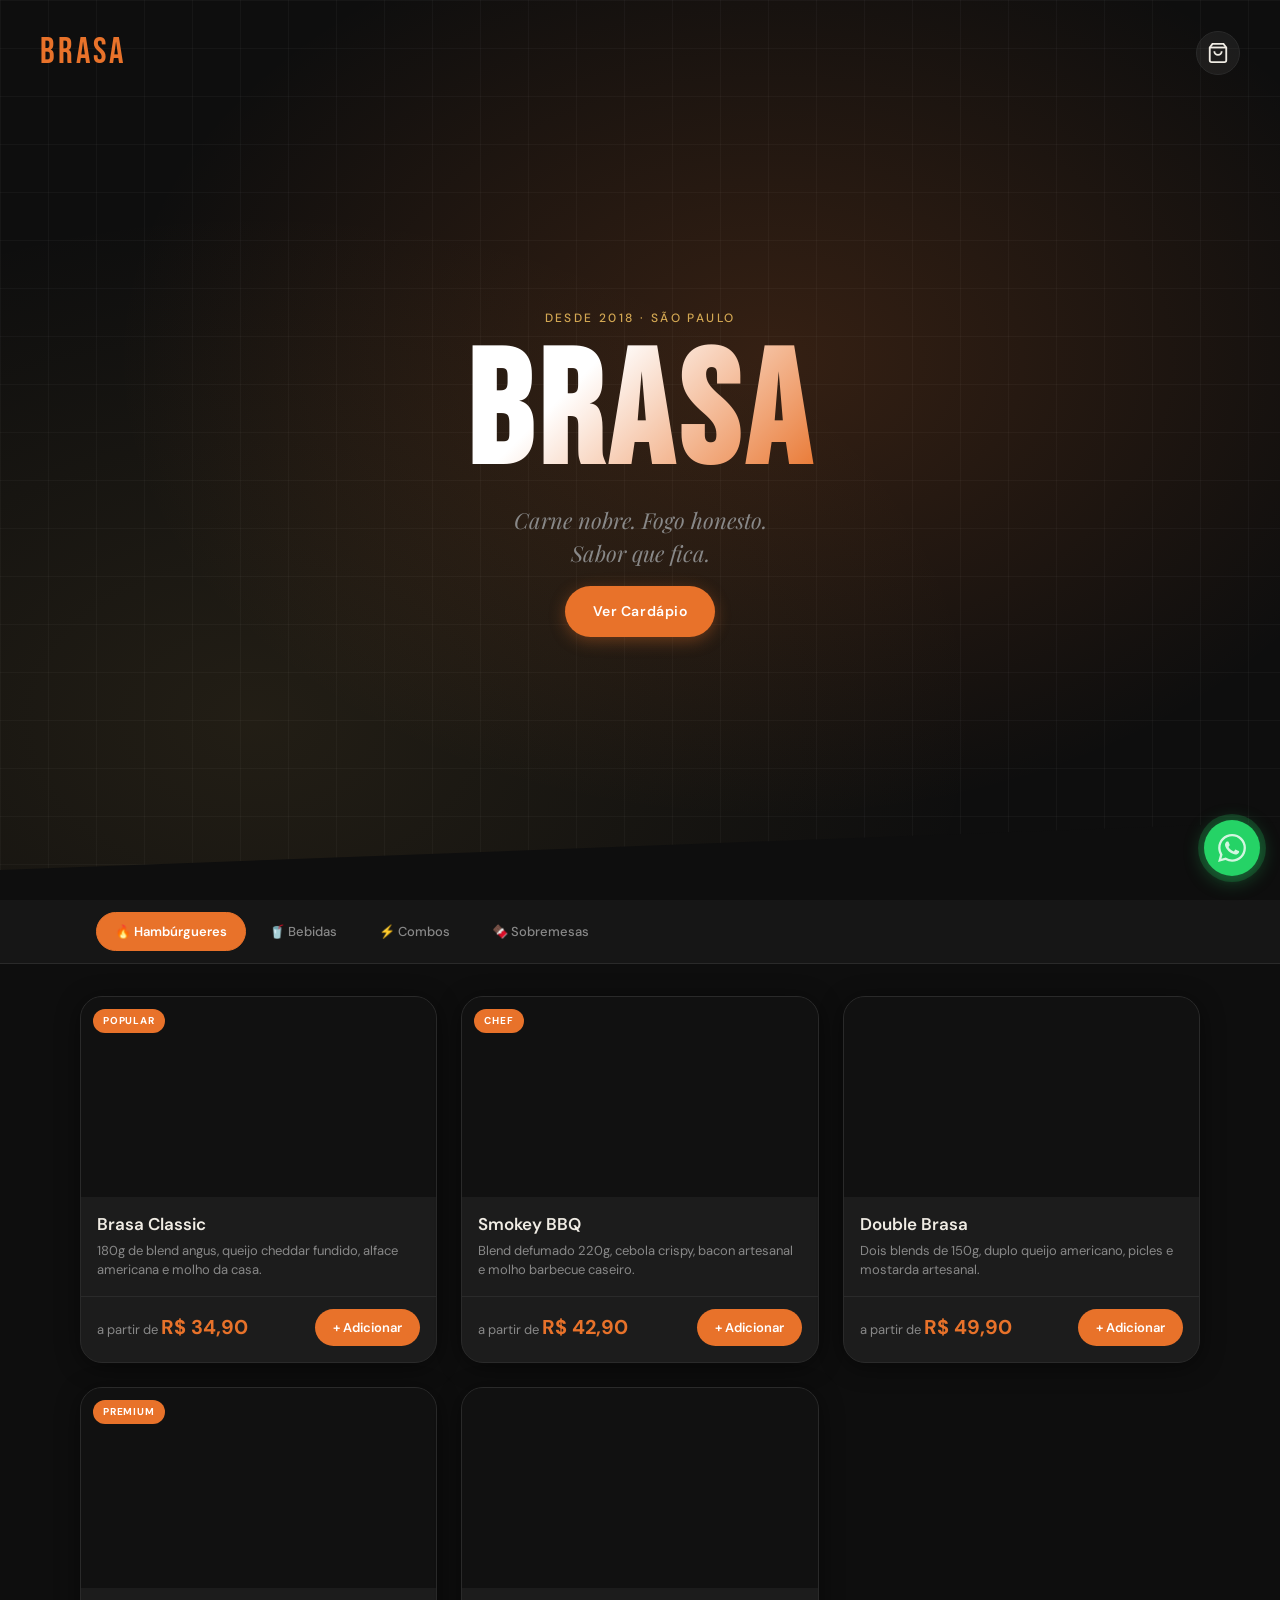
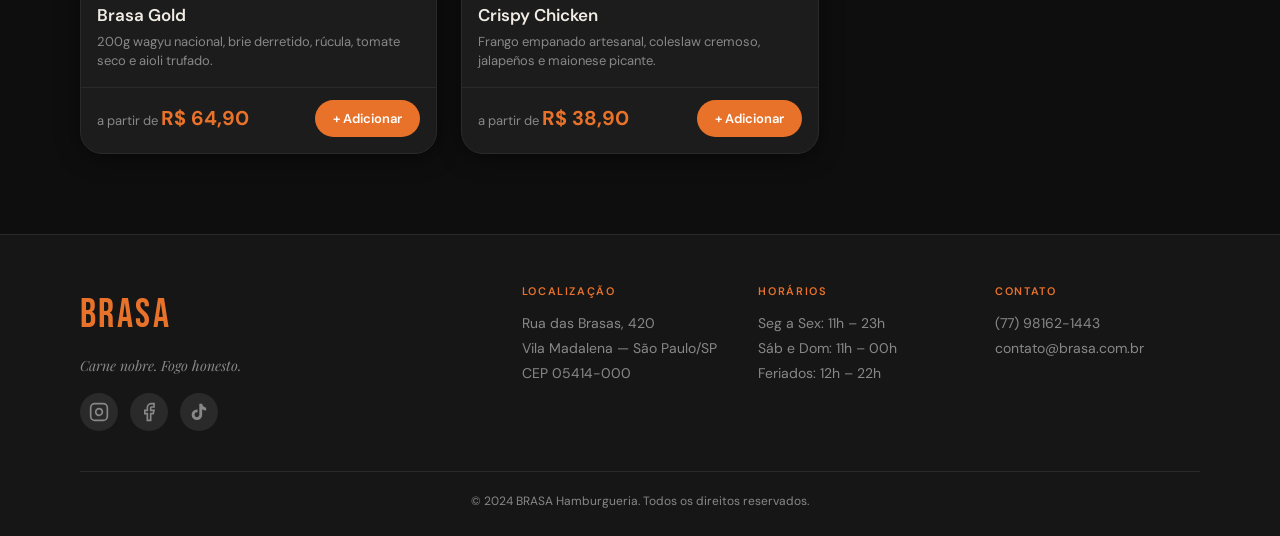
==== commit 8a61a13f: "Novo número de WhatsApp" ====
--- a/index.html
+++ b/index.html
@@ -259,7 +259,7 @@
         <div class="footer__info">
           <h3>Contato</h3>
           <p>
-            (11) 99999-8888<br>
+            (77) 98162-1443<br>
             contato@brasa.com.br
           </p>
         </div>
